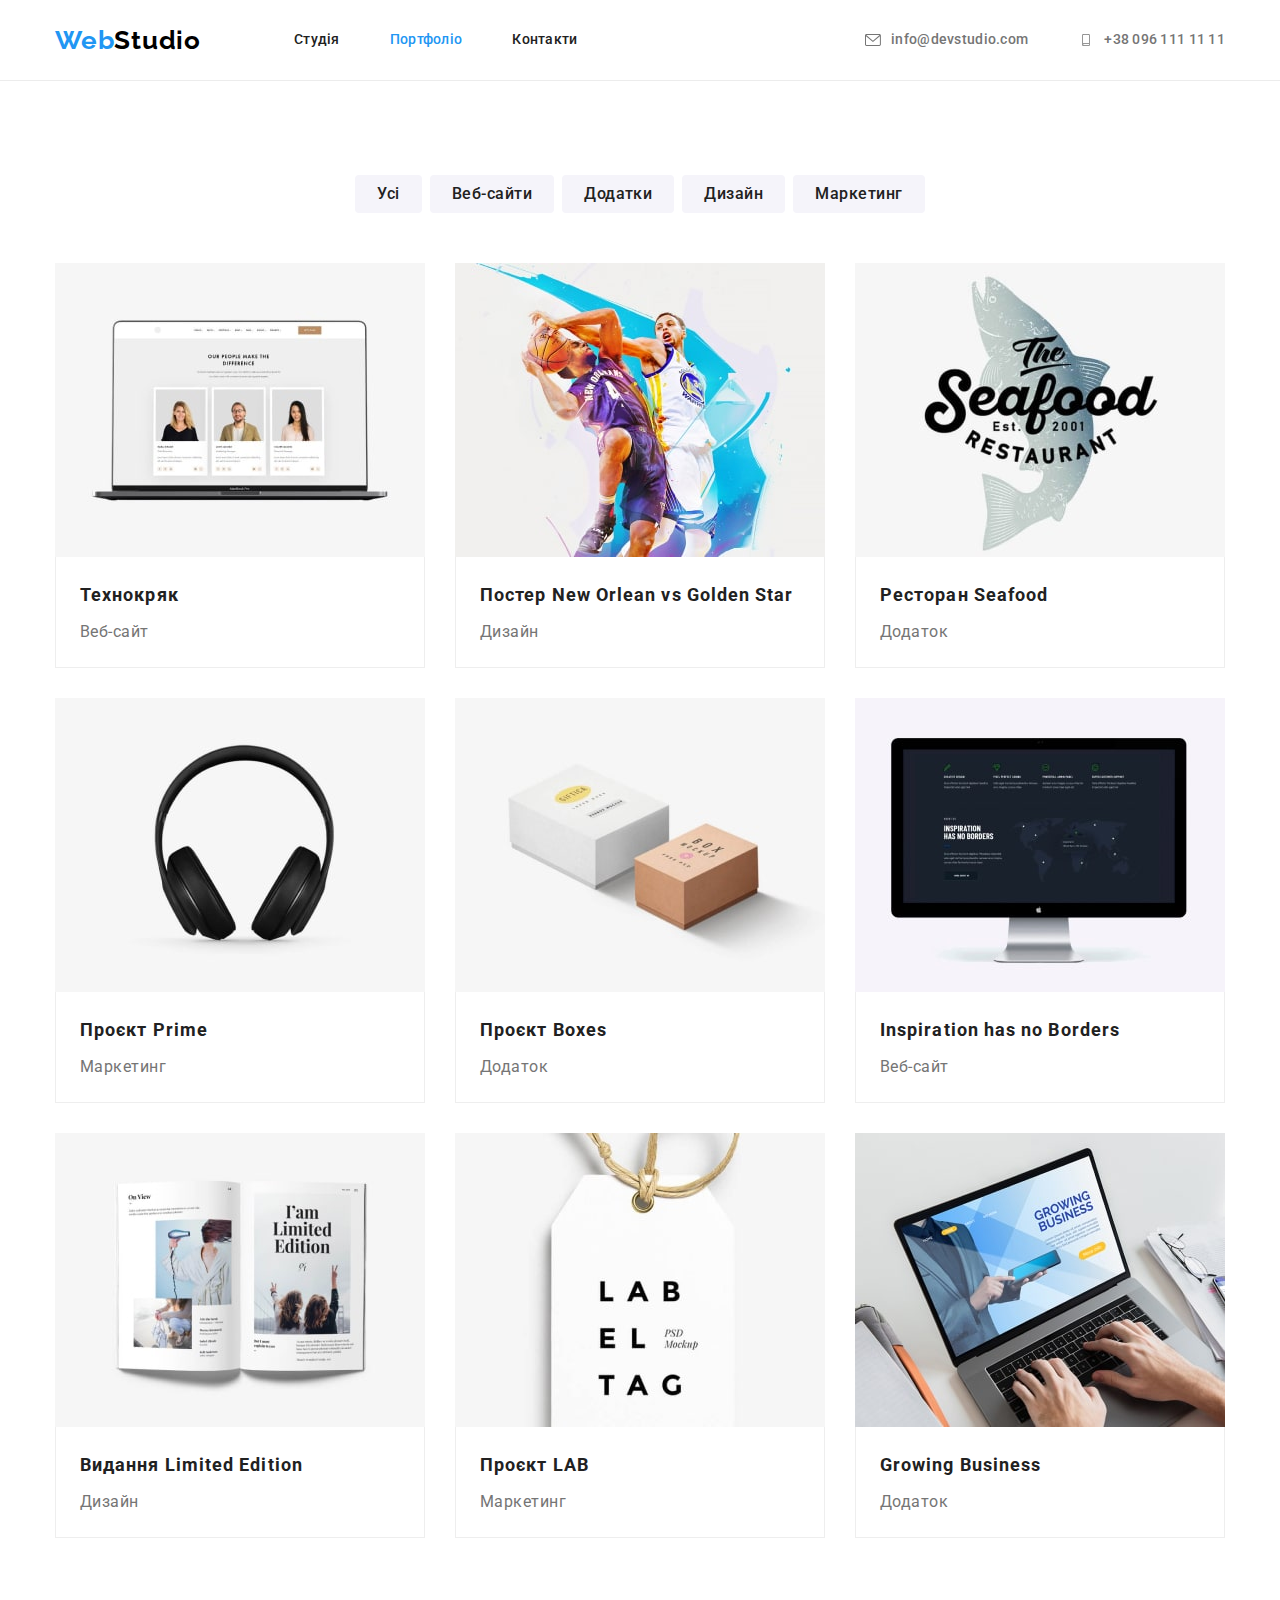
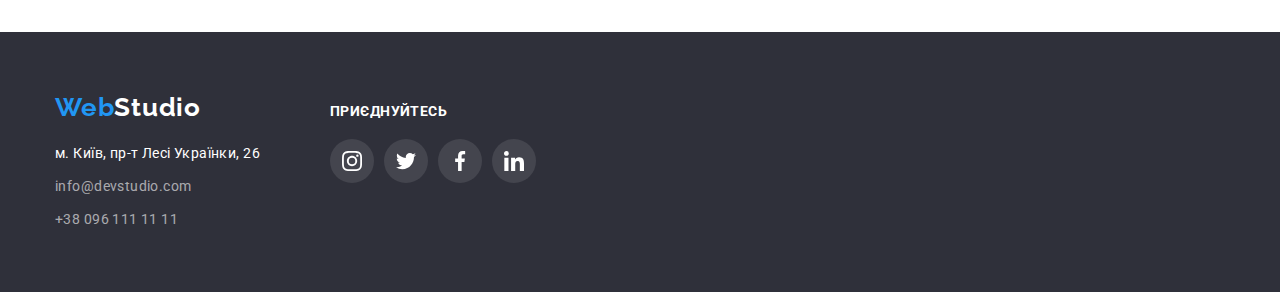
==== portfolio.html @ c30f825c "Файли з попереднього проекту" ====
<!DOCTYPE html>
<html lang="uk">
  <head>
    <meta charset="UTF-8" />
    <meta http-equiv="X-UA-Compatible" content="IE=edge" />
    <meta name="viewport" content="width=device-width, initial-scale=1.0" />
    <title>Homework2</title>

    <link rel="preconnect" href="https://fonts.googleapis.com" />
    <link rel="preconnect" href="https://fonts.gstatic.com" crossorigin />
    <link
      href="https://fonts.googleapis.com/css2?family=Raleway:wght@700&family=Roboto:wght@400;500;700;900&display=swap"
      rel="stylesheet"
    />
    <link rel="stylesheet" href="./css/modern-normalize.css" />
    <link rel="stylesheet" href="./css/styles.css" />
  </head>

  <body>
    <header>
      <div class="container main-header">
        <nav class="main-nav">
          <a href="./index.html" class="logo-header link">Web<span class="header">Studio</span></a>

          <ul class="site-nav list">
            <li class="item"><a href="./index.html" class="link">Студія</a></li>
            <li class="item"><a href="./portfolio.html" class="link current">Портфоліо</a></li>
            <li class="item"><a href="" class="link">Контакти</a></li>
          </ul>
        </nav>

        <ul class="info-nav list">
          <li class="item">
            <a href="mailto:info@devstudio.com" class="link">
              <svg class="icon" width="16px" height="12px">
                <use href="./images/icons.svg#icon-mail"></use>
              </svg>
              info@devstudio.com</a
            >
          </li>
          <li class="item">
            <a href="tel:+380961111111" class="link">
              <svg class="icon" width="16px" height="12px">
                <use href="./images/icons.svg#icon-tel"></use>
              </svg>
              +38 096 111 11 11</a
            >
          </li>
        </ul>
      </div>
    </header>

    <main>
      <section class="section">
        <div class="container">
          <h1 class="section-title visually-hidden">Приклади портфоліо</h1>

          <ul class="button-list list">
            <li class="item"><button class="button" type="button">Усі</button></li>
            <li class="item"><button class="button" type="button">Веб-сайти</button></li>
            <li class="item"><button class="button" type="button">Додатки</button></li>
            <li class="item"><button class="button" type="button">Дизайн</button></li>
            <li class="item"><button class="button" type="button">Маркетинг</button></li>
          </ul>

          <ul class="examples-list list">
            <li class="item">
              <a href="" class="card-link link">
                <img
                  class="image"
                  src="./images/portfolio/tehnokryak.jpg"
                  alt="Ноутбук з веб-сайтом"
                  width="370"
                  height="294"
                />
                <div class="border">
                  <h2 class="title">Технокряк</h2>
                  <p class="type">Веб-сайт</p>
                </div>
              </a>
            </li>
            <li class="item">
              <a href="" class="card-link link">
                <img
                  class="image"
                  src="./images/portfolio/basketball.jpg"
                  alt="Постер двох баскетбольних команд"
                  width="370"
                  height="294"
                />
                <div class="border">
                  <h2 class="title">Постер New Orlean vs Golden Star</h2>
                  <p class="type">Дизайн</p>
                </div>
              </a>
            </li>
            <li class="item">
              <a href="" class="card-link link">
                <img
                  class="image"
                  src="./images/portfolio/seafood.jpg"
                  alt="Логотип рибного ресторану"
                  width="370"
                  height="294"
                />
                <div class="border">
                  <h2 class="title">Ресторан Seafood</h2>
                  <p class="type">Додаток</p>
                </div>
              </a>
            </li>
            <li class="item">
              <a href="" class="card-link link">
                <img
                  class="image"
                  src="./images/portfolio/headphones.jpg"
                  alt="Навушники"
                  width="370"
                  height="294"
                />
                <div class="border">
                  <h2 class="title">Проєкт Prime</h2>
                  <p class="type">Маркетинг</p>
                </div>
              </a>
            </li>
            <li class="item">
              <a href="" class="card-link link">
                <img
                  class="image"
                  src="./images/portfolio/boxes.jpg"
                  alt="Дві картонні коробки"
                  width="370"
                  height="294"
                />
                <div class="border">
                  <h2 class="title">Проєкт Boxes</h2>
                  <p class="type">Додаток</p>
                </div>
              </a>
            </li>
            <li class="item">
              <a href="" class="card-link link">
                <img
                  class="image"
                  src="./images/portfolio/inspiration.jpg"
                  alt="Веб-сайт на комп'ютерному моніторі"
                  width="370"
                  height="294"
                />
                <div class="border">
                  <h2 class="title">Inspiration has no Borders</h2>
                  <p class="type">Веб-сайт</p>
                </div>
              </a>
            </li>
            <li class="item">
              <a href="" class="card-link link">
                <img
                  class="image"
                  src="./images/portfolio/book.jpg"
                  alt="Книга з назвою: я - лімітована версія "
                  width="370"
                  height="294"
                />
                <div class="border">
                  <h2 class="title">Видання Limited Edition</h2>
                  <p class="type">Дизайн</p>
                </div>
              </a>
            </li>
            <li class="item">
              <a href="" class="card-link link">
                <img
                  class="image"
                  src="./images/portfolio/lab.jpg"
                  alt="Бирка для одягу з брендом"
                  width="370"
                  height="294"
                />
                <div class="border">
                  <h2 class="title">Проєкт LAB</h2>
                  <p class="type">Маркетинг</p>
                </div>
              </a>
            </li>
            <li class="item">
              <a href="" class="card-link link">
                <img
                  class="image"
                  src="./images/portfolio/grow-busin.jpg"
                  alt="Ноутбук з веб-сайтом"
                  width="370"
                  height="294"
                />
                <div class="border">
                  <h2 class="title">Growing Business</h2>
                  <p class="type">Додаток</p>
                </div>
              </a>
            </li>
          </ul>
        </div>
      </section>
    </main>

    <footer class="footer">
      <div class="container column-list">
        <div class="column footer-first-colomn">
          <a href="./index.html" class="logo-footer link">Web<span class="footer">Studio</span></a>
          <address class="contact-address">
            <ul class="address-list list">
              <li class="item">
                <a
                  href="https://goo.gl/maps/bpXMitdXSqZiNbTf6"
                  target="_blank"
                  rel="noopener noreferrer"
                  class="link"
                  >м. Київ, пр-т Лесі Українки, 26</a
                >
              </li>
              <li class="item">
                <a href="mailto:info@devstudio.com" class="link">info@devstudio.com</a>
              </li>
              <li class="item"><a href="tel:+380961111111" class="link">+38 096 111 11 11</a></li>
            </ul>
          </address>
        </div>
        <div class="column footer-second-column">
          <p class="title">приєднуйтесь</p>
          <ul class="list-item list">
            <li class="item">
              <a href="" class="link-icon">
                <svg class="icon" width="20px" height="20px">
                  <use href="./images/icons.svg#icon-instagram"></use>
                </svg>
              </a>
            </li>
            <li class="item">
              <a href="" class="link-icon">
                <svg class="icon" width="20px" height="20px">
                  <use href="./images/icons.svg#icon-twitter"></use>
                </svg>
              </a>
            </li>
            <li class="item">
              <a href="" class="link-icon">
                <svg class="icon" width="20px" height="20px">
                  <use href="./images/icons.svg#icon-facebook"></use>
                </svg>
              </a>
            </li>
            <li class="item">
              <a href="" class="link-icon">
                <svg class="icon" width="20px" height="20px">
                  <use href="./images/icons.svg#icon-linkedin"></use>
                </svg>
              </a>
            </li>
          </ul>
        </div>
      </div>
    </footer>
  </body>
</html>
---- css/styles.css ----
/*
основной серый текст - #757575;
второстепенный черный текст- #212121;
при наведении на ссылку (акцент) - голубой - #2196F3;
белый текст в hero и футере  - #FFFFFF;
задний фон на нечетной сеции - #F5F4FA;
задний фон hero и футера темно-синий - #2F303A;
серый border - #EEEEEE;
серая линия под хедером - #ECECEC;
черный - #000000;
серый дял текск футера - #FFFFFF99;
*/

:root {
  --primary-text-color: #757575;
  --full-black-color: #000000;
  --secondary-black-color: #212121;
  --accent-blue-color: #2196f3;
  --primary-white-color: #ffffff;
  --dark-background: #2f303a;
  --gray-background: #f5f4fa;
  --gray-opacity-color: #ffffff99;
  --card-border-background: #eeeeee;
  --gray-header-border: #ececec;
  --btn-background-color: #188ce8;
  --icon-soc-networks-color: #afb1b8;
}

body {
  font-family: 'Roboto', sans-serif;
  font-size: 14px;
  letter-spacing: 0.03em;

  background-color: var(--primary-white-color);
  color: var(--primary-text-color);
}

/* ---------УТИЛИТЫ--------- */

h1,
h2,
h3,
h4,
h5,
h6,
p {
  margin: 0;
}

img {
  display: block;
  max-width: 100%;
  height: auto;
}

button {
  display: block;
  cursor: pointer;
  border: none;
  border-radius: 4px;
}

.link {
  text-decoration: none;
}

.list {
  list-style: none;

  margin: 0;
  padding-left: 0;
}

.visually-hidden {
  position: absolute;
  white-space: nowrap;
  width: 1px;
  height: 1px;
  overflow: hidden;
  border: 0;
  padding: 0;
  clip: rect(0 0 0 0);
  clip-path: inset(50%);
  margin: -1px;
}

.container {
  width: 1200px;
  padding: 0 15px;

  margin: 0 auto;
}

/* ----------MAIN-HEADER---------- */

header {
  border-bottom: 1px solid var(--gray-header-border);
}

.main-header {
  display: flex;
  align-items: center;
}

/* ----------MAIN-NAV---------- */

.main-nav {
  display: flex;
  align-items: center;
}

/* ------------NAVIGATION------------ */

.logo-header,
.logo-footer {
  display: inline-block;
  color: var(--accent-blue-color);

  font-family: 'Raleway', sans-serif;
  font-style: normal;
  font-weight: 700;
  font-size: 26px;
  line-height: 1.19;
  letter-spacing: 0.03em;
}

.logo-header .header {
  padding: 0;
  color: var(--full-black-color);
}

.logo-footer .footer {
  padding: 0;
  color: var(--primary-white-color);
}

/* ----------SITE-NAV---------- */

.site-nav {
  display: flex;

  margin-left: 93px;
}

.site-nav .item:not(:last-child) {
  margin-right: 50px;
}

.site-nav .link {
  display: block;
  padding: 32px 0;

  color: var(--secondary-black-color);

  font-weight: 500;
  font-size: 14px;
  line-height: 1.14;
  letter-spacing: 0.02em;
}

.site-nav .link.current {
  color: var(--accent-blue-color);
}

.site-nav .link:hover,
.site-nav .link:focus {
  color: var(--accent-blue-color);
}

/* --------INFO-NAV-------- */

.info-nav {
  display: flex;
  margin-left: auto;
}

.info-nav > .item + .item {
  margin-left: 50px;
}

.info-nav .item {
  display: flex;
  align-items: center;
}

.info-nav .link {
  display: flex;
  align-items: center;
  padding: 32px 0;

  color: var(--primary-text-color);

  font-weight: 500;
  font-size: 14px;
  line-height: 1.14;
  letter-spacing: 0.02em;
}

.info-nav .icon {
  fill: currentColor;
  margin-right: 10px;
}

.info-nav .link:hover,
.info-nav .link:focus {
  color: var(--accent-blue-color);
}

/* ------------HERO------------ */

.hero {
  text-align: center;
  padding: 200px 0;

  max-width: 1600px;
  height: 600px;
  margin-left: auto;
  margin-right: auto;

  background-color: var(--dark-background);
  background-image: linear-gradient(rgba(47, 48, 58, 0.4), rgba(47, 48, 58, 0.4)),
    url('../images/index/background.jpg');
  background-repeat: no-repeat;
  background-position: center;
  background-size: cover;
}

.hero-title {
  width: 696px;
  margin: 0 auto 30px;

  color: var(--primary-white-color);

  font-weight: 900;
  font-size: 44px;
  line-height: 1.36;
  letter-spacing: 0.06em;
  text-transform: uppercase;
}

/* ------------BUTTON------------ */

.button-list {
  display: flex;
  justify-content: center;

  margin-bottom: 50px;
}

.button-list .item {
  margin-right: 8px;
}

.button-list .item:last-child {
  margin-right: 0;
}

.button-list .button {
  padding: 6px 22px;

  font-family: inherit;
  font-weight: 500;
  font-size: 16px;
  line-height: 1.62;
  text-align: center;
  letter-spacing: 0.03em;

  background-color: var(--gray-background);
  color: var(--secondary-black-color);
}

.button-list .button:hover,
.button-list .button:focus {
  color: var(--primary-white-color);
  background-color: var(--accent-blue-color);

  box-shadow: 0px 2px 2px 0px #0000001f, 0px 1px 2px 0px #00000014, 0px 3px 1px 0px #0000001a;
}

.main-button {
  display: inline-block;
  padding: 10px 32px;

  font-family: inherit;
  letter-spacing: 0.06em;
  font-weight: 700;
  font-size: 16px;
  line-height: 1.88;

  color: var(--primary-white-color);
  background-color: var(--accent-blue-color);
}

.main-button:hover,
.main-button:focus {
  background-color: var(--btn-background-color);
}

/* ------------ОСОБЛИВОСТІ------------ */

.section {
  padding-top: 94px;
  padding-bottom: 94px;
}

.section.without-botpadding {
  padding-bottom: 0;
}

.section-title {
  margin-bottom: 50px;

  font-weight: 700;
  font-size: 36px;
  line-height: 1.16;
  text-align: center;
  letter-spacing: 0.03em;

  color: var(--secondary-black-color);
}

/* -----------FEATURES----------- */

.features-list {
  display: flex;
  gap: 30px;
}

.features-list .item {
  width: calc((100% - 90px) / 4);
}

.features-list .item-image {
  display: block;
  padding: 25px 100px;
  text-align: center;
  margin-bottom: 30px;

  background-color: var(--gray-background);
  border-radius: 4px;
}

.features-list .title {
  margin-bottom: 10px;

  font-weight: 700;
  font-size: 14px;
  line-height: 1.14;
  letter-spacing: 0.03em;
  text-transform: uppercase;

  color: var(--secondary-black-color);
}

.features-list .describe {
  font-size: 14px;
  line-height: 1.71;
  letter-spacing: 0.03em;
}

/* ------------WORK------------ */

.work-list {
  display: flex;
  gap: 30px;
}

.work-list .item {
  margin-top: 0;
  margin-bottom: 0;
}

.work-list .item-image {
  display: block;
}

/* ------------КОМАНДА------------ */

/* calc((100% - кол-во маржинов * значение маржинов) / кол-во элементов в строке) */

.section.team {
  background-color: var(--gray-background);
}

.team-list {
  display: flex;
  gap: 30px;
}

.team-list .card {
  width: calc((100% - 90px) / 4);

  background-color: var(--primary-white-color);
  box-shadow: 0px 1px 3px rgba(0, 0, 0, 0.12), 0px 1px 1px rgba(0, 0, 0, 0.14),
    0px 2px 1px rgba(0, 0, 0, 0.2);
  border-radius: 0px 0px 4px 4px;
}

.team-list .describe {
  padding-top: 30px;
  padding-bottom: 30px;
}

.team-list .title,
.team-list .job {
  font-weight: 400;
  font-size: 16px;
  line-height: 1.18;
  text-align: center;
  letter-spacing: 0.03em;
}

.team-list .title {
  margin-bottom: 10px;
  font-weight: 500;
  color: var(--secondary-black-color);
}

.soc-networks {
  display: flex;
  margin-top: 16px;
  justify-content: center;
}

.soc-networks .item:not(:last-child) {
  margin-right: 10px;
}

.soc-icon-link {
  display: flex;
  justify-content: center;
  align-items: center;
  width: 44px;
  height: 44px;
  border: none;
  border-radius: 50%;

  color: var(--icon-soc-networks-color);
}

.soc-networks .icon {
  fill: currentColor;
}

.soc-icon-link:hover,
.soc-icon-link:focus {
  background-color: var(--accent-blue-color);
  color: var(--primary-white-color);
}

/* ------------ПОСТІЙНІ КЛІЄНТИ------------ */

.section-clients .section-title {
  margin-bottom: 50px;
}

.section-clients .list-item {
  display: flex;
}

.section-clients .item:not(:last-child) {
  margin-right: 30px;
}

.section-clients .clients-link {
  display: flex;
  justify-content: center;
  align-items: center;
  width: 170px;
  height: 92px;

  border: 1px solid var(--icon-soc-networks-color);
  border-radius: 4px;

  color: var(--icon-soc-networks-color);
}

.section-clients .image {
  fill: currentColor;
}

.clients-link:hover,
.clients-link:focus {
  border-color: var(--accent-blue-color);
  color: var(--accent-blue-color);
}

/* ------------ФУТЕР------------ */

.footer {
  padding-top: 60px;
  padding-bottom: 60px;
  background-color: var(--dark-background);
}

.footer .column-list {
  display: flex;
  align-items: baseline;
}

.footer .column:not(:last-child) {
  margin-right: 70px;
}

.logo-footer {
  margin-top: 0;
  margin-bottom: 20px;
}

.contact-address {
  font-style: normal;
}

.address-list .link {
  color: var(--gray-opacity-color);
  line-height: 1.71;
}

.address-list .link[href*='maps'] {
  color: var(--primary-white-color);
}

.address-list .link:hover,
.address-list .link:focus {
  color: var(--accent-blue-color);
}

.address-list .item:not(:last-child) {
  margin-top: 0;
  margin-bottom: 9px;
}

/* -----SECOND-COLUMN----- */

.footer-second-column .title {
  margin-bottom: 20px;
  font-weight: 700;
  line-height: 1.14;
  text-transform: uppercase;

  color: var(--primary-white-color);
}

.footer-second-column .list-item {
  display: flex;
}

.footer-second-column .item:not(:last-child) {
  margin-right: 10px;
}

.footer-second-column .link-icon {
  display: flex;
  justify-content: center;
  align-items: center;
  padding: 12px;
  border: none;
  border-radius: 50%;

  background-color: #ffffff1a;
  color: var(--primary-white-color);
}

.footer-second-column .icon {
  fill: currentColor;
}

.footer-second-column .link-icon:hover,
.footer-second-column .link-icon:focus {
  background-color: var(--accent-blue-color);
}

/* ------------***PORTFOLIO***------------ */

.examples-list {
  display: flex;
  flex-wrap: wrap;
}

.examples-list .item {
  width: calc((100% - 60px) / 3);
  margin-right: 30px;
  margin-bottom: 30px;
}

.examples-list .item:nth-child(3n) {
  margin-right: 0;
}

.examples-list .item:nth-last-child(-n + 3) {
  margin-bottom: 0;
}

.examples-list .card-link {
  display: block;
  color: var(--primary-text-color);
}

.examples-list .card-link:hover,
.examples-list .card-link:focus {
  box-shadow: 1px 4px 6px 0px #00000029, 0px 4px 4px 0px #0000000f, 0px 1px 1px 0px #0000001f;
}

.examples-list .border {
  padding: 20px 24px;

  border: 1px solid var(--card-border-background);
  border-top: none;
}

.examples-list .title {
  margin-bottom: 4px;

  color: var(--secondary-black-color);

  font-weight: 700;
  font-size: 18px;
  line-height: 2;
  letter-spacing: 0.06em;
}

.examples-list .type {
  font-size: 16px;
  line-height: 1.87;
  letter-spacing: 0.03em;
}
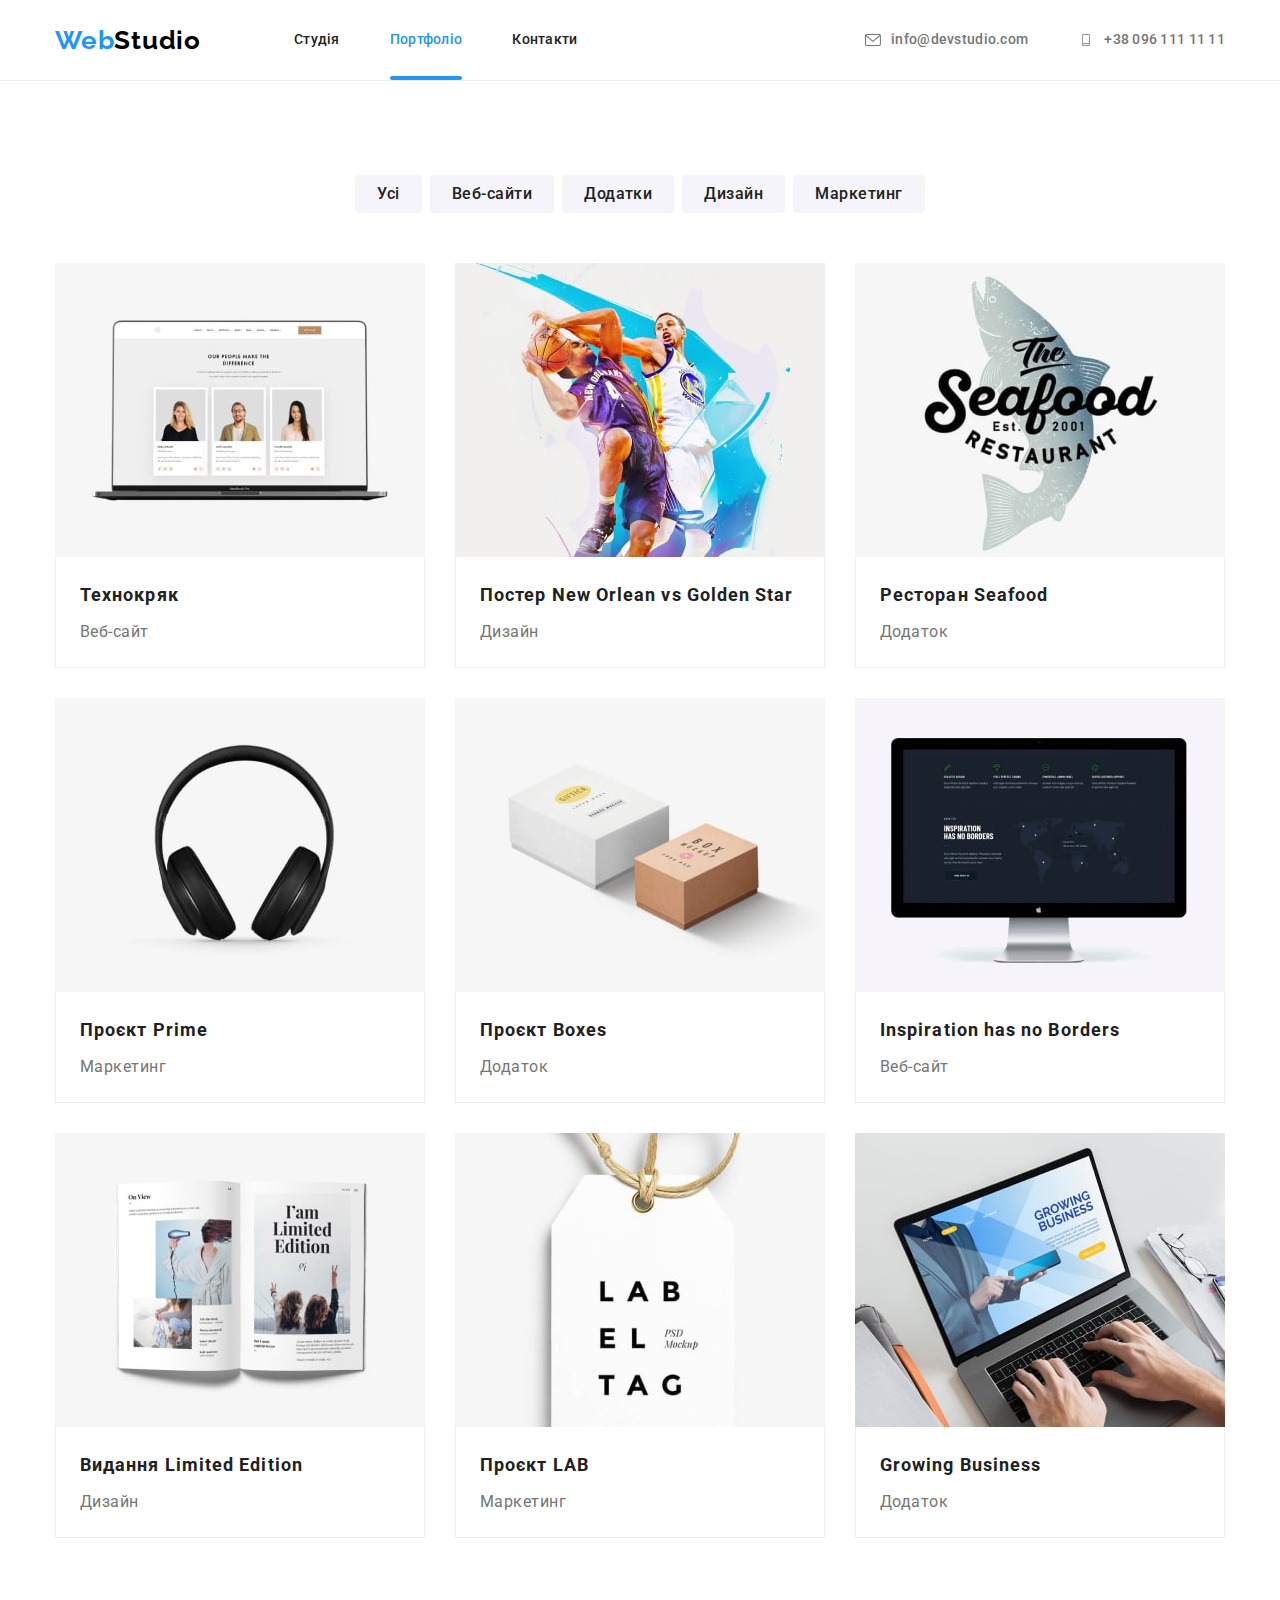
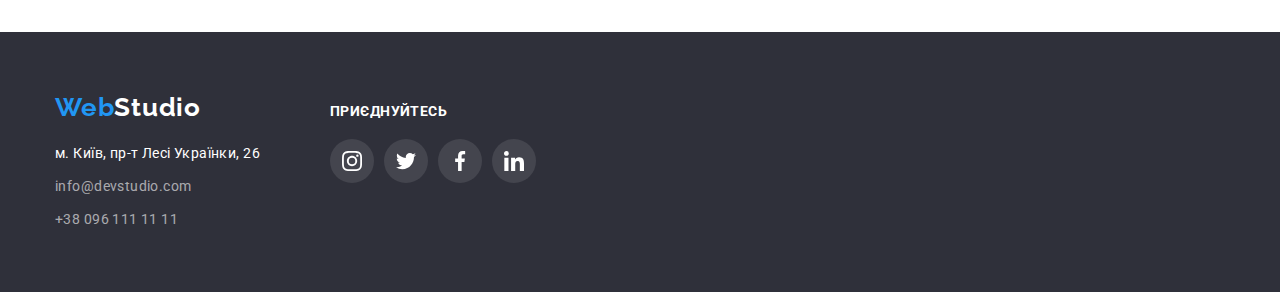
==== commit 6621c868: "Зробити потрібно модалку" ====
--- a/portfolio.html
+++ b/portfolio.html
@@ -261,5 +261,7 @@
         </div>
       </div>
     </footer>
+
+    <script src="./js/modal.js"></script>
   </body>
 </html>
--- a/css/styles.css
+++ b/css/styles.css
@@ -24,6 +24,8 @@
   --gray-header-border: #ececec;
   --btn-background-color: #188ce8;
   --icon-soc-networks-color: #afb1b8;
+
+  --background-dark-color: #2f303acc;
 }
 
 body {
@@ -147,6 +149,7 @@
 }
 
 .site-nav .link {
+  position: relative;
   display: block;
   padding: 32px 0;
 
@@ -160,6 +163,20 @@
 
 .site-nav .link.current {
   color: var(--accent-blue-color);
+}
+
+.site-nav .link.current::after {
+  content: '';
+  display: block;
+  position: absolute;
+  left: 0;
+  bottom: 0;
+
+  width: 100%;
+  height: 4px;
+  border-radius: 2px;
+
+  background-color: var(--accent-blue-color);
 }
 
 .site-nav .link:hover,
@@ -366,12 +383,33 @@
 }
 
 .work-list .item {
+  position: relative;
+
   margin-top: 0;
   margin-bottom: 0;
 }
 
 .work-list .item-image {
   display: block;
+}
+
+.work-list .item-title-image {
+  position: absolute;
+  bottom: 0;
+  left: 0;
+
+  display: block;
+  width: 100%;
+  padding-top: 27px;
+  padding-bottom: 27px;
+
+  font-weight: 700;
+  line-height: 1.14;
+  text-align: center;
+  text-transform: uppercase;
+  color: var(--primary-white-color);
+
+  background-color: var(--background-dark-color);
 }
 
 /* ------------КОМАНДА------------ */
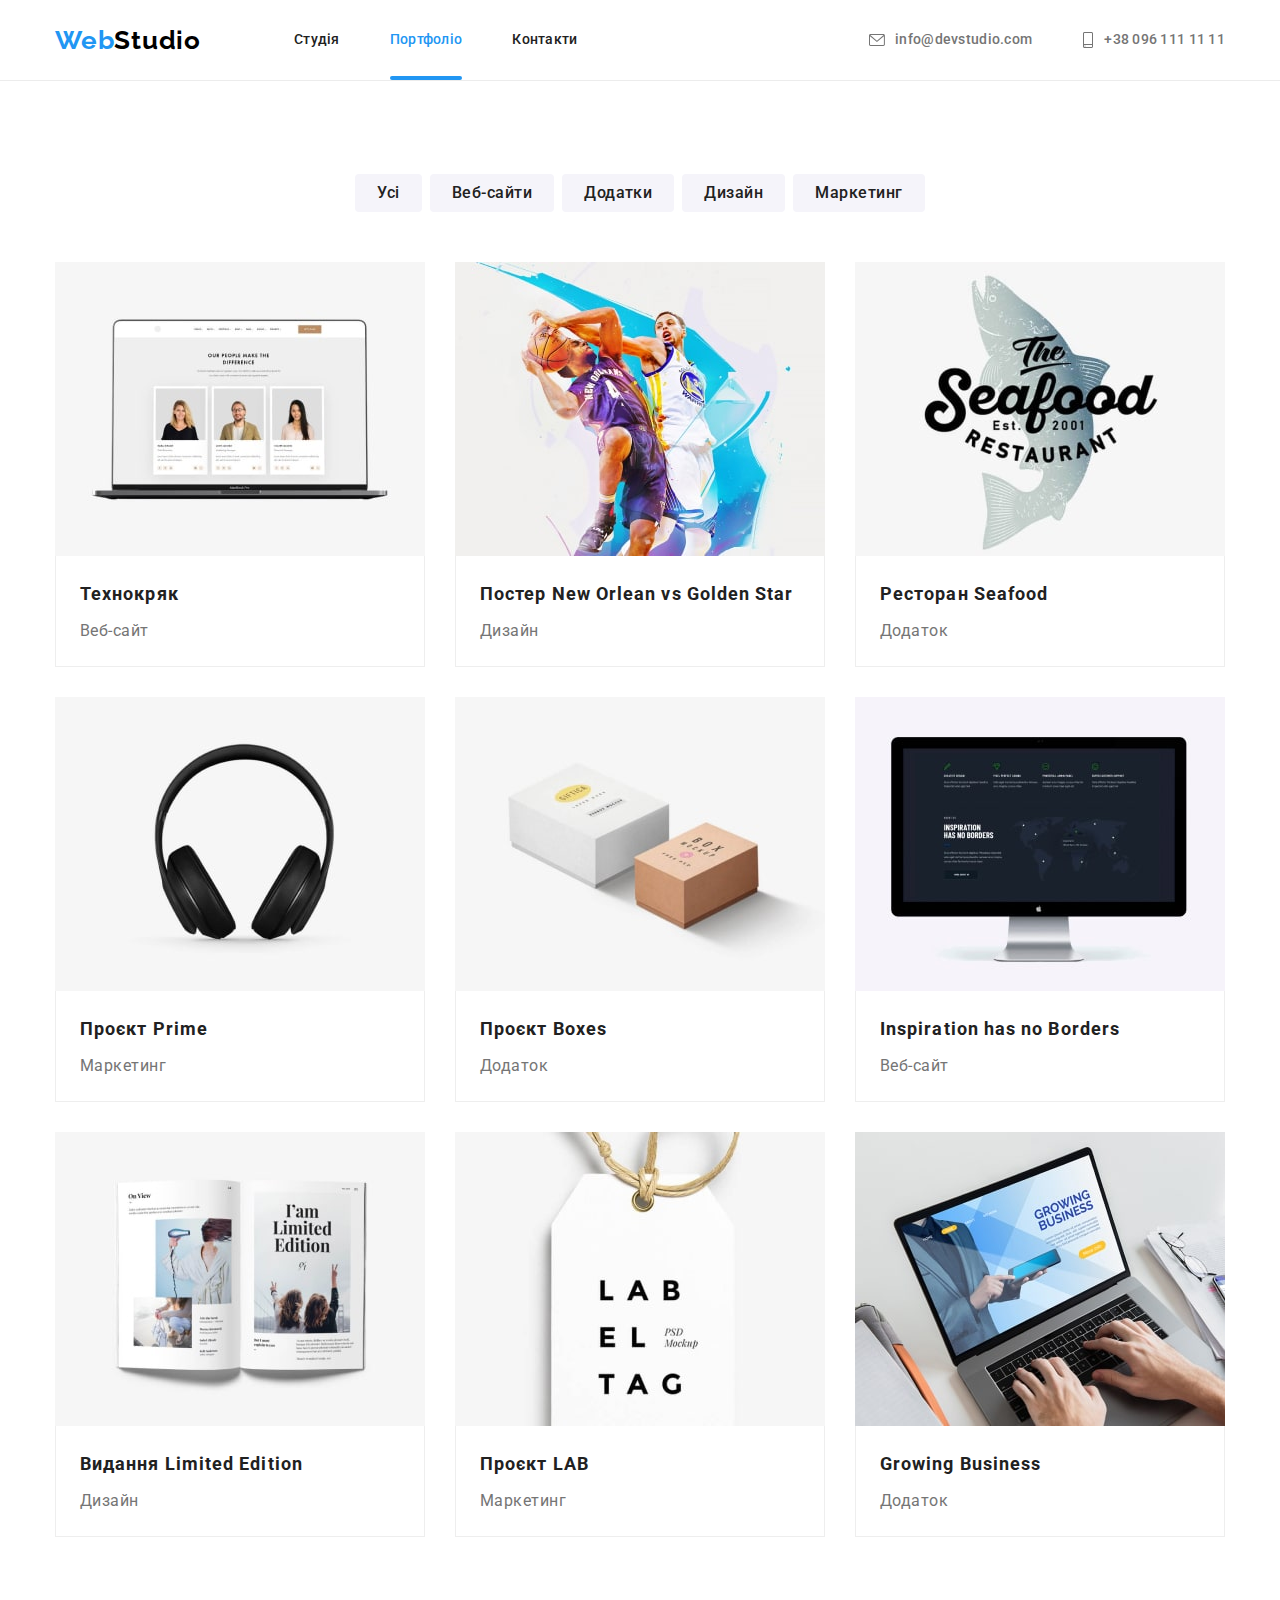
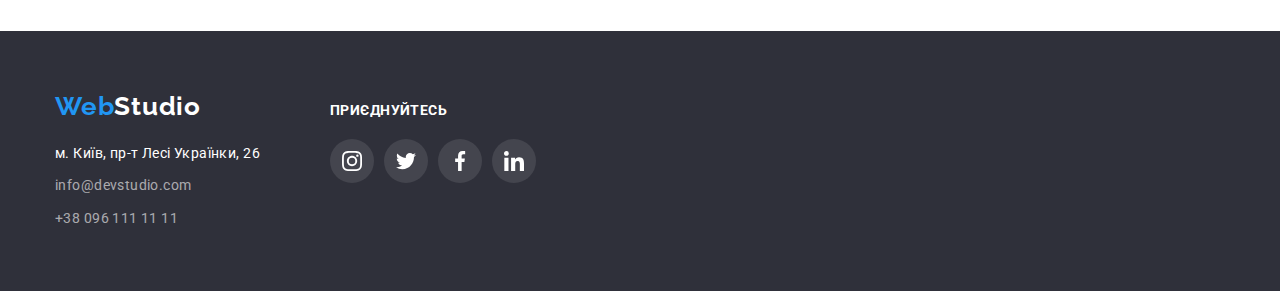
==== commit c0a5ca5a: "Виправлення після перевірки" ====
--- a/portfolio.html
+++ b/portfolio.html
@@ -4,7 +4,7 @@
     <meta charset="UTF-8" />
     <meta http-equiv="X-UA-Compatible" content="IE=edge" />
     <meta name="viewport" content="width=device-width, initial-scale=1.0" />
-    <title>Homework2</title>
+    <title>Homework5</title>
 
     <link rel="preconnect" href="https://fonts.googleapis.com" />
     <link rel="preconnect" href="https://fonts.gstatic.com" crossorigin />
@@ -40,7 +40,7 @@
           </li>
           <li class="item">
             <a href="tel:+380961111111" class="link">
-              <svg class="icon" width="16px" height="12px">
+              <svg class="icon" width="12px" height="16px">
                 <use href="./images/icons.svg#icon-tel"></use>
               </svg>
               +38 096 111 11 11</a
@@ -66,119 +66,199 @@
           <ul class="examples-list list">
             <li class="item">
               <a href="" class="card-link link">
-                <img
-                  class="image"
-                  src="./images/portfolio/tehnokryak.jpg"
-                  alt="Ноутбук з веб-сайтом"
-                  width="370"
-                  height="294"
-                />
-                <div class="border">
+                <div class="top-board">
+                  <img
+                    class="image"
+                    src="./images/portfolio/tehnokryak.jpg"
+                    alt="Ноутбук з веб-сайтом"
+                    width="370"
+                    height="294"
+                  />
+                  <div class="card-backdrop">
+                    <p class="text">
+                      Ресурс пропонує комплексні пропозиції з різним рівнем функціоналу та сервісів.
+                      Все це дозволить відвідувачу отримати вичерпні відомості про компанію чи
+                      приватну особу.
+                    </p>
+                  </div>
+                </div>
+
+                <div class="bottom-board">
                   <h2 class="title">Технокряк</h2>
                   <p class="type">Веб-сайт</p>
                 </div>
               </a>
             </li>
-            <li class="item">
-              <a href="" class="card-link link">
-                <img
-                  class="image"
-                  src="./images/portfolio/basketball.jpg"
-                  alt="Постер двох баскетбольних команд"
-                  width="370"
-                  height="294"
-                />
-                <div class="border">
+
+            <li class="item">
+              <a href="" class="card-link link">
+                <div class="top-board">
+                  <img
+                    class="image"
+                    src="./images/portfolio/basketball.jpg"
+                    alt="Постер двох баскетбольних команд"
+                    width="370"
+                    height="294"
+                  />
+                  <div class="card-backdrop">
+                    <p class="text">
+                      Ресурс пропонує комплексні пропозиції з різним рівнем функціоналу та сервісів.
+                      Все це дозволить відвідувачу отримати вичерпні відомості про компанію чи
+                      приватну особу.
+                    </p>
+                  </div>
+                </div>
+                <div class="bottom-board">
                   <h2 class="title">Постер New Orlean vs Golden Star</h2>
                   <p class="type">Дизайн</p>
                 </div>
               </a>
             </li>
-            <li class="item">
-              <a href="" class="card-link link">
-                <img
-                  class="image"
-                  src="./images/portfolio/seafood.jpg"
-                  alt="Логотип рибного ресторану"
-                  width="370"
-                  height="294"
-                />
-                <div class="border">
+
+            <li class="item">
+              <a href="" class="card-link link">
+                <div class="top-board">
+                  <img
+                    class="image"
+                    src="./images/portfolio/seafood.jpg"
+                    alt="Логотип рибного ресторану"
+                    width="370"
+                    height="294"
+                  />
+                  <div class="card-backdrop">
+                    <p class="text">
+                      Ресурс пропонує комплексні пропозиції з різним рівнем функціоналу та сервісів.
+                      Все це дозволить відвідувачу отримати вичерпні відомості про компанію чи
+                      приватну особу.
+                    </p>
+                  </div>
+                </div>
+                <div class="bottom-board">
                   <h2 class="title">Ресторан Seafood</h2>
                   <p class="type">Додаток</p>
                 </div>
               </a>
             </li>
-            <li class="item">
-              <a href="" class="card-link link">
-                <img
-                  class="image"
-                  src="./images/portfolio/headphones.jpg"
-                  alt="Навушники"
-                  width="370"
-                  height="294"
-                />
-                <div class="border">
+
+            <li class="item">
+              <a href="" class="card-link link">
+                <div class="top-board">
+                  <img
+                    class="image"
+                    src="./images/portfolio/headphones.jpg"
+                    alt="Навушники"
+                    width="370"
+                    height="294"
+                  />
+                  <div class="card-backdrop">
+                    <p class="text">
+                      Ресурс пропонує комплексні пропозиції з різним рівнем функціоналу та сервісів.
+                      Все це дозволить відвідувачу отримати вичерпні відомості про компанію чи
+                      приватну особу.
+                    </p>
+                  </div>
+                </div>
+                <div class="bottom-board">
                   <h2 class="title">Проєкт Prime</h2>
                   <p class="type">Маркетинг</p>
                 </div>
               </a>
             </li>
-            <li class="item">
-              <a href="" class="card-link link">
-                <img
-                  class="image"
-                  src="./images/portfolio/boxes.jpg"
-                  alt="Дві картонні коробки"
-                  width="370"
-                  height="294"
-                />
-                <div class="border">
+
+            <li class="item">
+              <a href="" class="card-link link">
+                <div class="top-board">
+                  <img
+                    class="image"
+                    src="./images/portfolio/boxes.jpg"
+                    alt="Дві картонні коробки"
+                    width="370"
+                    height="294"
+                  />
+                  <div class="card-backdrop">
+                    <p class="text">
+                      Ресурс пропонує комплексні пропозиції з різним рівнем функціоналу та сервісів.
+                      Все це дозволить відвідувачу отримати вичерпні відомості про компанію чи
+                      приватну особу.
+                    </p>
+                  </div>
+                </div>
+                <div class="bottom-board">
                   <h2 class="title">Проєкт Boxes</h2>
                   <p class="type">Додаток</p>
                 </div>
               </a>
             </li>
-            <li class="item">
-              <a href="" class="card-link link">
-                <img
-                  class="image"
-                  src="./images/portfolio/inspiration.jpg"
-                  alt="Веб-сайт на комп'ютерному моніторі"
-                  width="370"
-                  height="294"
-                />
-                <div class="border">
+
+            <li class="item">
+              <a href="" class="card-link link">
+                <div class="top-board">
+                  <img
+                    class="image"
+                    src="./images/portfolio/inspiration.jpg"
+                    alt="Веб-сайт на комп'ютерному моніторі"
+                    width="370"
+                    height="294"
+                  />
+                  <div class="card-backdrop">
+                    <p class="text">
+                      Ресурс пропонує комплексні пропозиції з різним рівнем функціоналу та сервісів.
+                      Все це дозволить відвідувачу отримати вичерпні відомості про компанію чи
+                      приватну особу.
+                    </p>
+                  </div>
+                </div>
+                <div class="bottom-board">
                   <h2 class="title">Inspiration has no Borders</h2>
                   <p class="type">Веб-сайт</p>
                 </div>
               </a>
             </li>
-            <li class="item">
-              <a href="" class="card-link link">
-                <img
-                  class="image"
-                  src="./images/portfolio/book.jpg"
-                  alt="Книга з назвою: я - лімітована версія "
-                  width="370"
-                  height="294"
-                />
-                <div class="border">
+
+            <li class="item">
+              <a href="" class="card-link link">
+                <div class="top-board">
+                  <img
+                    class="image"
+                    src="./images/portfolio/book.jpg"
+                    alt="Книга з назвою: я - лімітована версія "
+                    width="370"
+                    height="294"
+                  />
+                  <div class="card-backdrop">
+                    <p class="text">
+                      Ресурс пропонує комплексні пропозиції з різним рівнем функціоналу та сервісів.
+                      Все це дозволить відвідувачу отримати вичерпні відомості про компанію чи
+                      приватну особу.
+                    </p>
+                  </div>
+                </div>
+                <div class="bottom-board">
                   <h2 class="title">Видання Limited Edition</h2>
                   <p class="type">Дизайн</p>
                 </div>
               </a>
             </li>
-            <li class="item">
-              <a href="" class="card-link link">
-                <img
-                  class="image"
-                  src="./images/portfolio/lab.jpg"
-                  alt="Бирка для одягу з брендом"
-                  width="370"
-                  height="294"
-                />
-                <div class="border">
+
+            <li class="item">
+              <a href="" class="card-link link">
+                <div class="top-board">
+                  <img
+                    class="image"
+                    src="./images/portfolio/lab.jpg"
+                    alt="Бирка для одягу з брендом"
+                    width="370"
+                    height="294"
+                  />
+                  <div class="card-backdrop">
+                    <p class="text">
+                      Ресурс пропонує комплексні пропозиції з різним рівнем функціоналу та сервісів.
+                      Все це дозволить відвідувачу отримати вичерпні відомості про компанію чи
+                      приватну особу.
+                    </p>
+                  </div>
+                </div>
+                <div class="bottom-board">
                   <h2 class="title">Проєкт LAB</h2>
                   <p class="type">Маркетинг</p>
                 </div>
@@ -186,14 +266,23 @@
             </li>
             <li class="item">
               <a href="" class="card-link link">
-                <img
-                  class="image"
-                  src="./images/portfolio/grow-busin.jpg"
-                  alt="Ноутбук з веб-сайтом"
-                  width="370"
-                  height="294"
-                />
-                <div class="border">
+                <div class="top-board">
+                  <img
+                    class="image"
+                    src="./images/portfolio/grow-busin.jpg"
+                    alt="Ноутбук з веб-сайтом"
+                    width="370"
+                    height="294"
+                  />
+                  <div class="card-backdrop">
+                    <p class="text">
+                      Ресурс пропонує комплексні пропозиції з різним рівнем функціоналу та сервісів.
+                      Все це дозволить відвідувачу отримати вичерпні відомості про компанію чи
+                      приватну особу.
+                    </p>
+                  </div>
+                </div>
+                <div class="bottom-board">
                   <h2 class="title">Growing Business</h2>
                   <p class="type">Додаток</p>
                 </div>
--- a/css/styles.css
+++ b/css/styles.css
@@ -24,8 +24,10 @@
   --gray-header-border: #ececec;
   --btn-background-color: #188ce8;
   --icon-soc-networks-color: #afb1b8;
-
   --background-dark-color: #2f303acc;
+  --background-backdrop: #00000033;
+
+  --transition-standart: 250ms cubic-bezier(0.4, 0, 0.2, 1);
 }
 
 body {
@@ -97,9 +99,16 @@
 
 header {
   border-bottom: 1px solid var(--gray-header-border);
-}
-
-.main-header {
+  position: fixed;
+  left: 0;
+  top: 0;
+  width: 100%;
+  background-color: var(--primary-white-color);
+
+  z-index: 5;
+}
+
+.container.main-header {
   display: flex;
   align-items: center;
 }
@@ -159,6 +168,8 @@
   font-size: 14px;
   line-height: 1.14;
   letter-spacing: 0.02em;
+
+  transition: color var(--transition-standart);
 }
 
 .site-nav .link.current {
@@ -211,6 +222,8 @@
   font-size: 14px;
   line-height: 1.14;
   letter-spacing: 0.02em;
+
+  transition: color var(--transition-standart);
 }
 
 .info-nav .icon {
@@ -221,6 +234,10 @@
 .info-nav .link:hover,
 .info-nav .link:focus {
   color: var(--accent-blue-color);
+}
+
+main {
+  margin-top: 80px;
 }
 
 /* ------------HERO------------ */
@@ -255,6 +272,60 @@
   text-transform: uppercase;
 }
 
+/* ---------MODAL--------- */
+
+.backdrop {
+  position: fixed;
+  top: 0;
+  left: 0;
+  bottom: 0;
+  right: 0;
+  background-color: var(--background-backdrop);
+  opacity: 1;
+
+  transition: opacity var(--transition-standart);
+  z-index: 10;
+}
+
+.backdrop.is-hidden {
+  opacity: 0;
+  pointer-events: none;
+}
+
+.backdrop.is-hidden .modal {
+  transform: translate(-50%, -50%) scale(1.1);
+}
+
+.modal {
+  position: absolute;
+  left: 50%;
+  top: 50%;
+  width: 528px;
+  height: 581px;
+  background-color: var(--primary-white-color);
+  box-shadow: 0px 2px 1px 0px #00000033, 0px 1px 1px 0px #00000024, 0px 1px 3px 0px #0000001f;
+
+  transform: translate(-50%, -50%) scale(1);
+
+  transition: transform var(--transition-standart);
+}
+
+.elips-svg {
+  position: absolute;
+  right: 8px;
+  top: 8px;
+  display: flex;
+  align-items: center;
+  justify-content: center;
+
+  width: 30px;
+  height: 30px;
+  border: 1px solid #0000001a;
+  border-radius: 50%;
+
+  cursor: pointer;
+}
+
 /* ------------BUTTON------------ */
 
 .button-list {
@@ -284,6 +355,9 @@
 
   background-color: var(--gray-background);
   color: var(--secondary-black-color);
+
+  transition: background-color var(--transition-standart), color var(--transition-standart),
+    box-shadow var(--transition-standart);
 }
 
 .button-list .button:hover,
@@ -306,6 +380,7 @@
 
   color: var(--primary-white-color);
   background-color: var(--accent-blue-color);
+  transition: background-color var(--transition-standart);
 }
 
 .main-button:hover,
@@ -387,6 +462,7 @@
 
   margin-top: 0;
   margin-bottom: 0;
+  overflow: hidden;
 }
 
 .work-list .item-image {
@@ -398,18 +474,24 @@
   bottom: 0;
   left: 0;
 
-  display: block;
+  display: flex;
+  justify-content: center;
+  align-items: center;
   width: 100%;
-  padding-top: 27px;
-  padding-bottom: 27px;
+  height: 70px;
 
   font-weight: 700;
   line-height: 1.14;
-  text-align: center;
   text-transform: uppercase;
   color: var(--primary-white-color);
-
   background-color: var(--background-dark-color);
+
+  transform: translateY(100%);
+  transition: transform var(--transition-standart);
+}
+
+.item:hover .item-title-image {
+  transform: translateY(0);
 }
 
 /* ------------КОМАНДА------------ */
@@ -474,6 +556,7 @@
   border-radius: 50%;
 
   color: var(--icon-soc-networks-color);
+  transition: color var(--transition-standart), background-color var(--transition-standart);
 }
 
 .soc-networks .icon {
@@ -511,6 +594,8 @@
   border-radius: 4px;
 
   color: var(--icon-soc-networks-color);
+
+  transition: border-color var(--transition-standart), color var(--transition-standart);
 }
 
 .section-clients .image {
@@ -552,10 +637,14 @@
 .address-list .link {
   color: var(--gray-opacity-color);
   line-height: 1.71;
+
+  transition: color var(--transition-standart);
 }
 
 .address-list .link[href*='maps'] {
   color: var(--primary-white-color);
+
+  transition: color var(--transition-standart);
 }
 
 .address-list .link:hover,
@@ -597,6 +686,8 @@
 
   background-color: #ffffff1a;
   color: var(--primary-white-color);
+
+  transition: background-color var(--transition-standart);
 }
 
 .footer-second-column .icon {
@@ -632,6 +723,8 @@
 .examples-list .card-link {
   display: block;
   color: var(--primary-text-color);
+
+  transition: box-shadow var(--transition-standart);
 }
 
 .examples-list .card-link:hover,
@@ -639,7 +732,44 @@
   box-shadow: 1px 4px 6px 0px #00000029, 0px 4px 4px 0px #0000000f, 0px 1px 1px 0px #0000001f;
 }
 
-.examples-list .border {
+/* ----------TOP-BOARD---------- */
+
+.examples-list .top-board {
+  position: relative;
+  overflow: hidden;
+}
+
+.top-board .card-backdrop {
+  position: absolute;
+  bottom: 0;
+  left: 0;
+
+  width: 100%;
+  height: 100%;
+  background-color: #2196f3e5;
+
+  transform: translateY(100%);
+  transition: transform var(--transition-standart);
+}
+
+.card-backdrop .text {
+  padding: 63px 24px;
+
+  font-size: 18px;
+  line-height: 1.56;
+  letter-spacing: 0.03em;
+
+  color: var(--primary-white-color);
+}
+
+.card-link:hover .card-backdrop,
+.card-link:focus .card-backdrop {
+  transform: translateY(0);
+}
+
+/* ----------BOTTOM-BOARD---------- */
+
+.examples-list .bottom-board {
   padding: 20px 24px;
 
   border: 1px solid var(--card-border-background);
